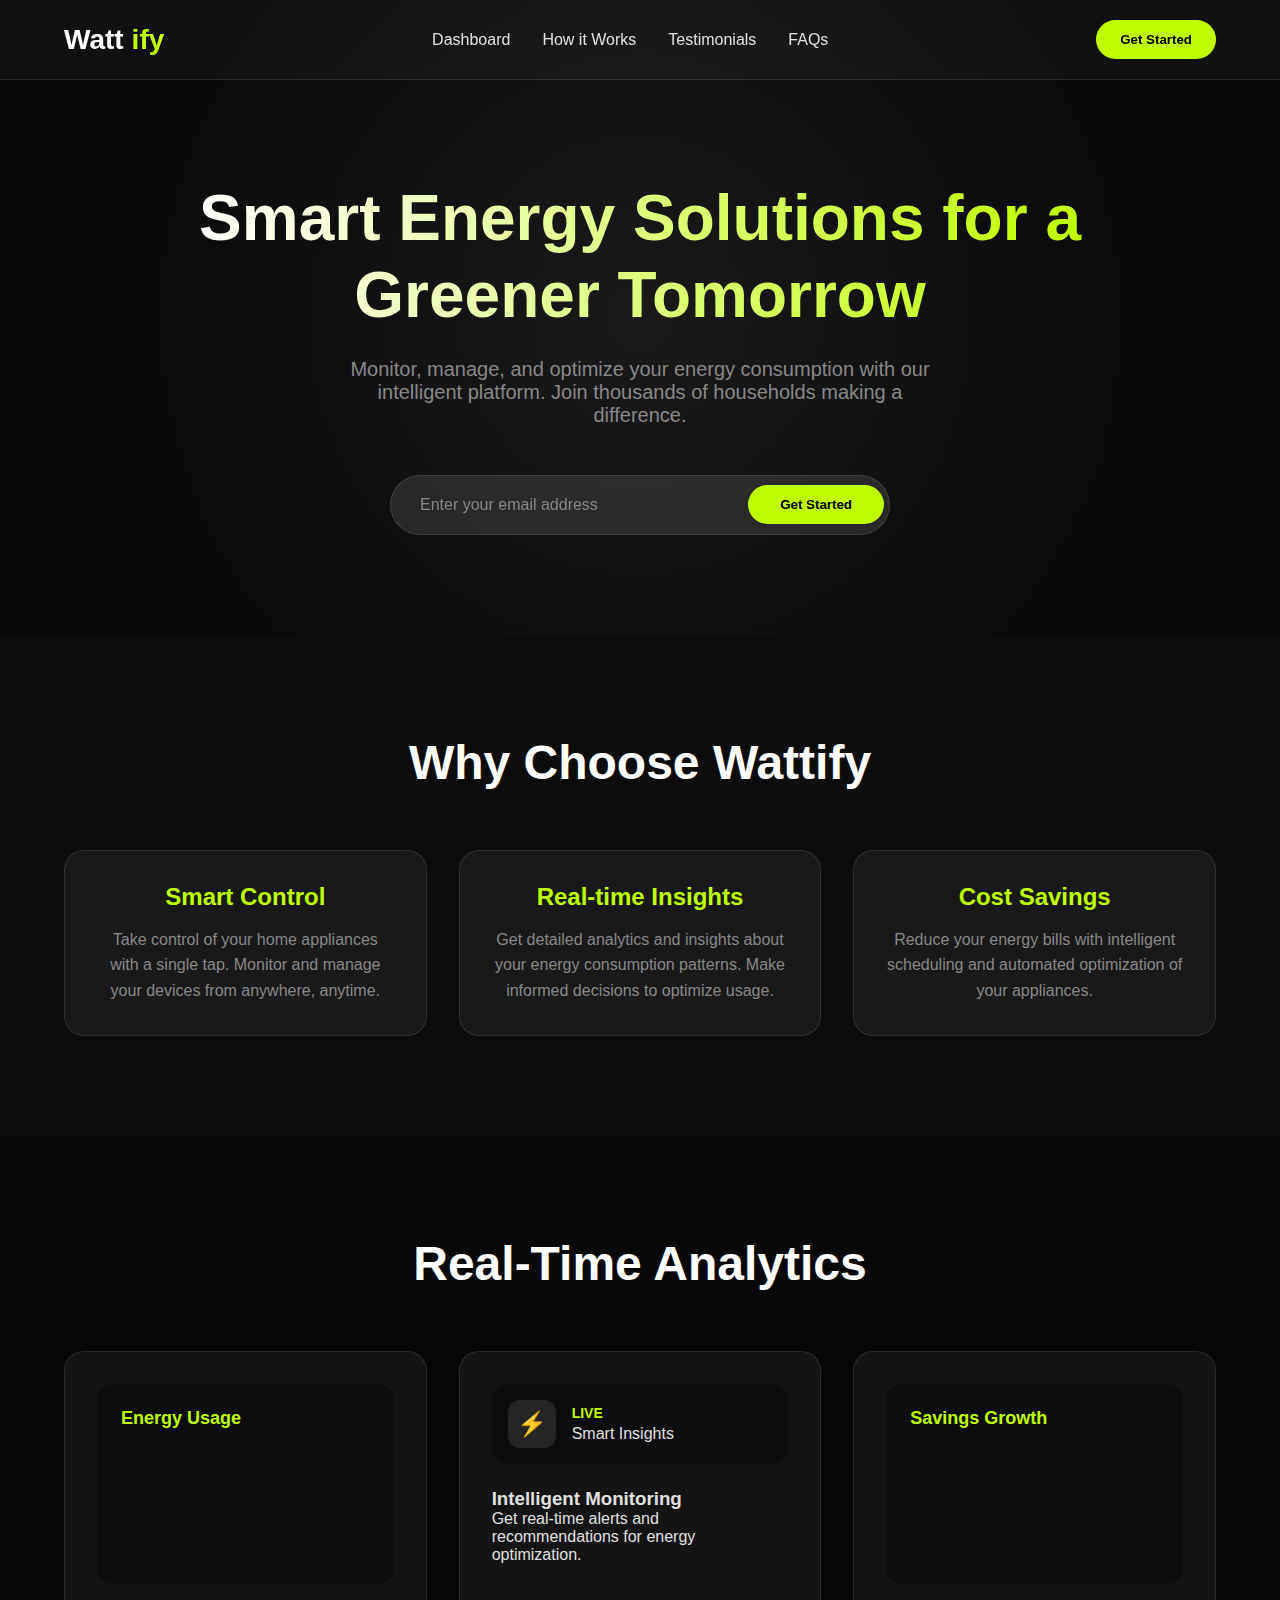
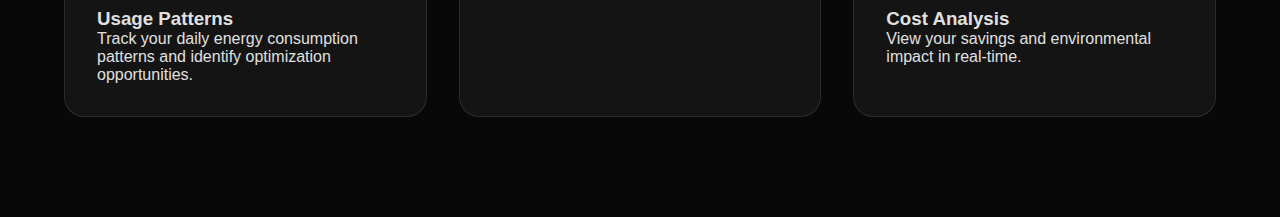
==== index.html @ 2c7a0d93 "Add files via upload" ====
<!DOCTYPE html>
<html lang="en">
<head>
    <meta charset="UTF-8">
    <meta name="viewport" content="width=device-width, initial-scale=1.0">
    <title>Wattify - Smart Energy Solutions</title>
    <style>
        * {
            margin: 0;
            padding: 0;
            box-sizing: border-box;
            font-family: 'Inter', Arial, sans-serif;
        }

        body {
            background-color: #0A0A0A;
            color: #e0e0e0;
            overflow-x: hidden;
        }

        /* Header Styles */
        header {
            background: rgba(255, 255, 255, 0.03);
            backdrop-filter: blur(10px);
            position: fixed;
            width: 100%;
            z-index: 1000;
            padding: 20px 0;
            border-bottom: 1px solid rgba(255, 255, 255, 0.1);
        }

        .header-content {
            width: 90%;
            max-width: 1200px;
            margin: 0 auto;
            display: flex;
            align-items: center;
            justify-content: space-between;
        }

        .logo {
            font-size: 28px;
            font-weight: 700;
            color: #fff;
            text-decoration: none;
            display: flex;
            align-items: center;
            gap: 8px;
        }

        .logo span {
            color: #BFFF00;
        }

        nav {
            display: flex;
            gap: 32px;
        }

        nav a {
            color: #e0e0e0;
            text-decoration: none;
            font-weight: 500;
            transition: color 0.3s;
            position: relative;
        }

        nav a::after {
            content: '';
            position: absolute;
            bottom: -5px;
            left: 0;
            width: 0;
            height: 2px;
            background: #BFFF00;
            transition: width 0.3s;
        }

        nav a:hover::after {
            width: 100%;
        }

        .notify-btn {
            background: #BFFF00;
            border: none;
            color: #000;
            padding: 12px 24px;
            border-radius: 50px;
            font-weight: 600;
            cursor: pointer;
            transition: transform 0.3s, box-shadow 0.3s;
        }

        .notify-btn:hover {
            transform: translateY(-2px);
            box-shadow: 0 5px 15px rgba(191, 255, 0, 0.3);
        }

        /* Hero Section */
        .hero {
            padding: 180px 0 100px;
            text-align: center;
            background: radial-gradient(circle at center, #1a1a1a 0%, #0A0A0A 70%);
            position: relative;
            overflow: hidden;
        }

        .hero::before {
            content: '';
            position: absolute;
            width: 100%;
            height: 100%;
            background: url('data:image/svg+xml,<svg width="20" height="20" viewBox="0 0 20 20" xmlns="http://www.w3.org/2000/svg"><rect width="1" height="1" fill="rgba(255,255,255,0.05)"/></svg>');
            opacity: 0.5;
            pointer-events: none;
        }

        .hero h1 {
            font-size: 64px;
            font-weight: 700;
            line-height: 1.2;
            margin-bottom: 24px;
            background: linear-gradient(to right, #fff, #BFFF00);
            -webkit-background-clip: text;
            -webkit-text-fill-color: transparent;
            max-width: 900px;
            margin: 0 auto 24px;
        }

        .hero p {
            font-size: 20px;
            color: #888;
            max-width: 600px;
            margin: 0 auto 48px;
        }

        .search-container {
            max-width: 500px;
            margin: 0 auto;
            position: relative;
        }

        .searchBox {
            display: flex;
            align-items: center;
            background: rgba(255, 255, 255, 0.1);
            border-radius: 50px;
            padding: 5px;
            backdrop-filter: blur(10px);
            border: 1px solid rgba(255, 255, 255, 0.1);
        }

        .searchInput {
            background: none;
            border: none;
            color: white;
            padding: 15px 24px;
            flex: 1;
            font-size: 16px;
        }

        .searchInput::placeholder {
            color: #888;
        }

        .searchButton {
            background-color: #BFFF00;
            border: none;
            color: #000;
            padding: 12px 32px;
            border-radius: 50px;
            cursor: pointer;
            font-weight: 600;
            transition: transform 0.3s;
        }

        .searchButton:hover {
            transform: translateY(-2px);
        }

        /* Features Section */
        .features {
            padding: 100px 0;
            background: #0d0d0d;
        }

        .section-title {
            text-align: center;
            font-size: 48px;
            margin-bottom: 60px;
            color: #fff;
        }

        .container {
            width: 90%;
            max-width: 1200px;
            margin: 0 auto;
            display: grid;
            grid-template-columns: repeat(auto-fit, minmax(300px, 1fr));
            gap: 32px;
        }

        .box {
            background: rgba(255, 255, 255, 0.05);
            border: 1px solid rgba(255, 255, 255, 0.1);
            border-radius: 20px;
            padding: 32px;
            text-align: center;
            transition: transform 0.3s, box-shadow 0.3s;
            position: relative;
            overflow: hidden;
        }

        .box::before {
            content: '';
            position: absolute;
            top: 0;
            left: 0;
            right: 0;
            height: 1px;
            background: linear-gradient(90deg, transparent, #BFFF00, transparent);
            transform: translateX(-100%);
            transition: transform 0.5s;
        }

        .box:hover::before {
            transform: translateX(100%);
        }

        .box:hover {
            transform: translateY(-10px);
            box-shadow: 0 20px 40px rgba(0, 0, 0, 0.3);
        }

        .box .title {
            font-size: 24px;
            font-weight: bold;
            margin-bottom: 16px;
            color: #BFFF00;
        }

        .box p {
            color: #888;
            line-height: 1.6;
            margin-top: 16px;
        }

        /* Analytics Section */
        .analytics {
            padding: 100px 0;
            background: #080808;
        }

        .analytics-container {
            width: 90%;
            max-width: 1200px;
            margin: 0 auto;
            display: grid;
            grid-template-columns: repeat(auto-fit, minmax(300px, 1fr));
            gap: 32px;
        }

        .analytics-card {
            background: rgba(255, 255, 255, 0.05);
            border: 1px solid rgba(255, 255, 255, 0.1);
            border-radius: 20px;
            padding: 32px;
            transition: transform 0.3s, box-shadow 0.3s;
        }

        .analytics-card:hover {
            transform: translateY(-10px);
            box-shadow: 0 20px 40px rgba(0, 0, 0, 0.3);
        }

        .growth-chart {
            background: rgba(0, 0, 0, 0.3);
            border-radius: 16px;
            padding: 24px;
            height: 200px;
            margin-bottom: 24px;
        }

        .chart-title {
            color: #BFFF00;
            font-size: 18px;
            font-weight: 600;
            margin-bottom: 16px;
        }

        .notification {
            background: rgba(0, 0, 0, 0.3);
            border-radius: 16px;
            padding: 16px;
            display: flex;
            align-items: center;
            gap: 16px;
            margin-bottom: 24px;
        }

        .bolt {
            background: rgba(255, 255, 255, 0.1);
            border-radius: 12px;
            width: 48px;
            height: 48px;
            display: flex;
            align-items: center;
            justify-content: center;
        }

        .bolt-icon {
            color: #BFFF00;
            font-size: 24px;
        }

        .notification-content .badge {
            color: #BFFF00;
            font-size: 14px;
            font-weight: 600;
            margin-bottom: 4px;
        }

        /* Footer */
        footer {
            background: #0d0d0d;
            padding: 80px 0 40px;
            border-top: 1px solid rgba(255, 255, 255, 0.1);
        }

        .footer-container {
            width: 90%;
            max-width: 1200px;
            margin: 0 auto;
            display: grid;
            grid-template-columns: 2fr 1fr 1fr;
            gap: 64px;
        }

        .footer-about h2 {
            color: #fff;
            font-size: 24px;
            margin-bottom: 24px;
        }

        .footer-about p {
            color: #888;
            line-height: 1.6;
            margin-bottom: 32px;
        }

        .footer-links h2 {
            color: #fff;
            font-size: 20px;
            margin-bottom: 24px;
        }

        .footer-links ul {
            list-style: none;
        }

        .footer-links a {
            color: #888;
            text-decoration: none;
            line-height: 2;
            transition: color 0.3s;
        }

        .footer-links a:hover {
            color: #BFFF00;
        }

        .social-icons {
            display: flex;
            gap: 16px;
            margin-top: 24px;
        }

        .social-icons a {
            width: 40px;
            height: 40px;
            border-radius: 50%;
            background: rgba(255, 255, 255, 0.1);
            display: flex;
            align-items: center;
            justify-content: center;
            transition: transform 0.3s, background 0.3s;
        }

        .social-icons a:hover {
            transform: translateY(-5px);
            background: #BFFF00;
        }

        .social-icons img {
            width: 20px;
            height: 20px;
        }

        /* Responsive Design */
        @media (max-width: 768px) {
            .hero h1 {
                font-size: 40px;
                padding: 0 20px;
            }

            .hero p {
                font-size: 18px;
                padding: 0 20px;
            }

            .footer-container {
                grid-template-columns: 1fr;
                text-align: center;
            }

            nav {
                display: none;
            }

            .social-icons {
                justify-content: center;
            }
        }
    </style>
</head>
<body>
    <header>
        <div class="header-content">
            <a href="#" class="logo">Watt<span>ify</span></a>
            <nav>
                <a href="dash.html">Dashboard</a>
                <a href="#">How it Works</a>
                <a href="#">Testimonials</a>
                <a href="faq.html">FAQs</a>
            </nav>
            <button class="notify-btn">Get Started</button>
        </div>
    </header>

    <section class="hero">
        <h1>Smart Energy Solutions for a Greener Tomorrow</h1>
        <p>Monitor, manage, and optimize your energy consumption with our intelligent platform. Join thousands of households making a difference.</p>
        <div class="search-container">
            <div class="searchBox">
                <input class="searchInput" type="email" placeholder="Enter your email address">
                <button class="searchButton">Get Started</button>
            </div>
        </div>
    </section>

    <section class="features">
        <h2 class="section-title">Why Choose Wattify</h2>
        <div class="container">
            <div class="box">
                <span class="title">Smart Control</span>
                <p>Take control of your home appliances with a single tap. Monitor and manage your devices from anywhere, anytime.</p>
            </div>
            <div class="box">
                <span class="title">Real-time Insights</span>
                <p>Get detailed analytics and insights about your energy consumption patterns. Make informed decisions to optimize usage.</p>
            </div>
            <div class="box">
                <span class="title">Cost Savings</span>
                <p>Reduce your energy bills with intelligent scheduling and automated optimization of your appliances.</p>
            </div>
        </div>
    </section>

    <section class="analytics">
        <h2 class="section-title">Real-Time Analytics</h2>
        <div class="analytics-container">
            <div class="analytics-card">
                <div class="growth-chart">
                    <div class="chart-title">Energy Usage</div>
                    <div class="bar-chart">
                        <!-- Chart content -->
                    </div>
                </div>
                <h3>Usage Patterns</h3>
                <p>Track your daily energy consumption patterns and identify optimization opportunities.</p>
            </div>
            <div class="analytics-card">
                <div class="notification">
                    <div class="bolt">
                        <div class="bolt-icon">⚡</div>
                    </div>
                    <div class="notification-content">
                        <div class="badge">LIVE</div>
                        <div class="title">Smart Insights</div>
                    </div>
                </div>
                <h3>Intelligent Monitoring</h3>
                <p>Get real-time alerts and recommendations for energy optimization.</p>
            </div>
            <div class="analytics-card">
                <div class="growth-chart">
                    <div class="chart-title">Savings Growth</div>
                    <!-- Chart content -->
                </div>
                <h3>Cost Analysis</h3>
                <p>View your savings and environmental impact in real-time.</p>
            </div>
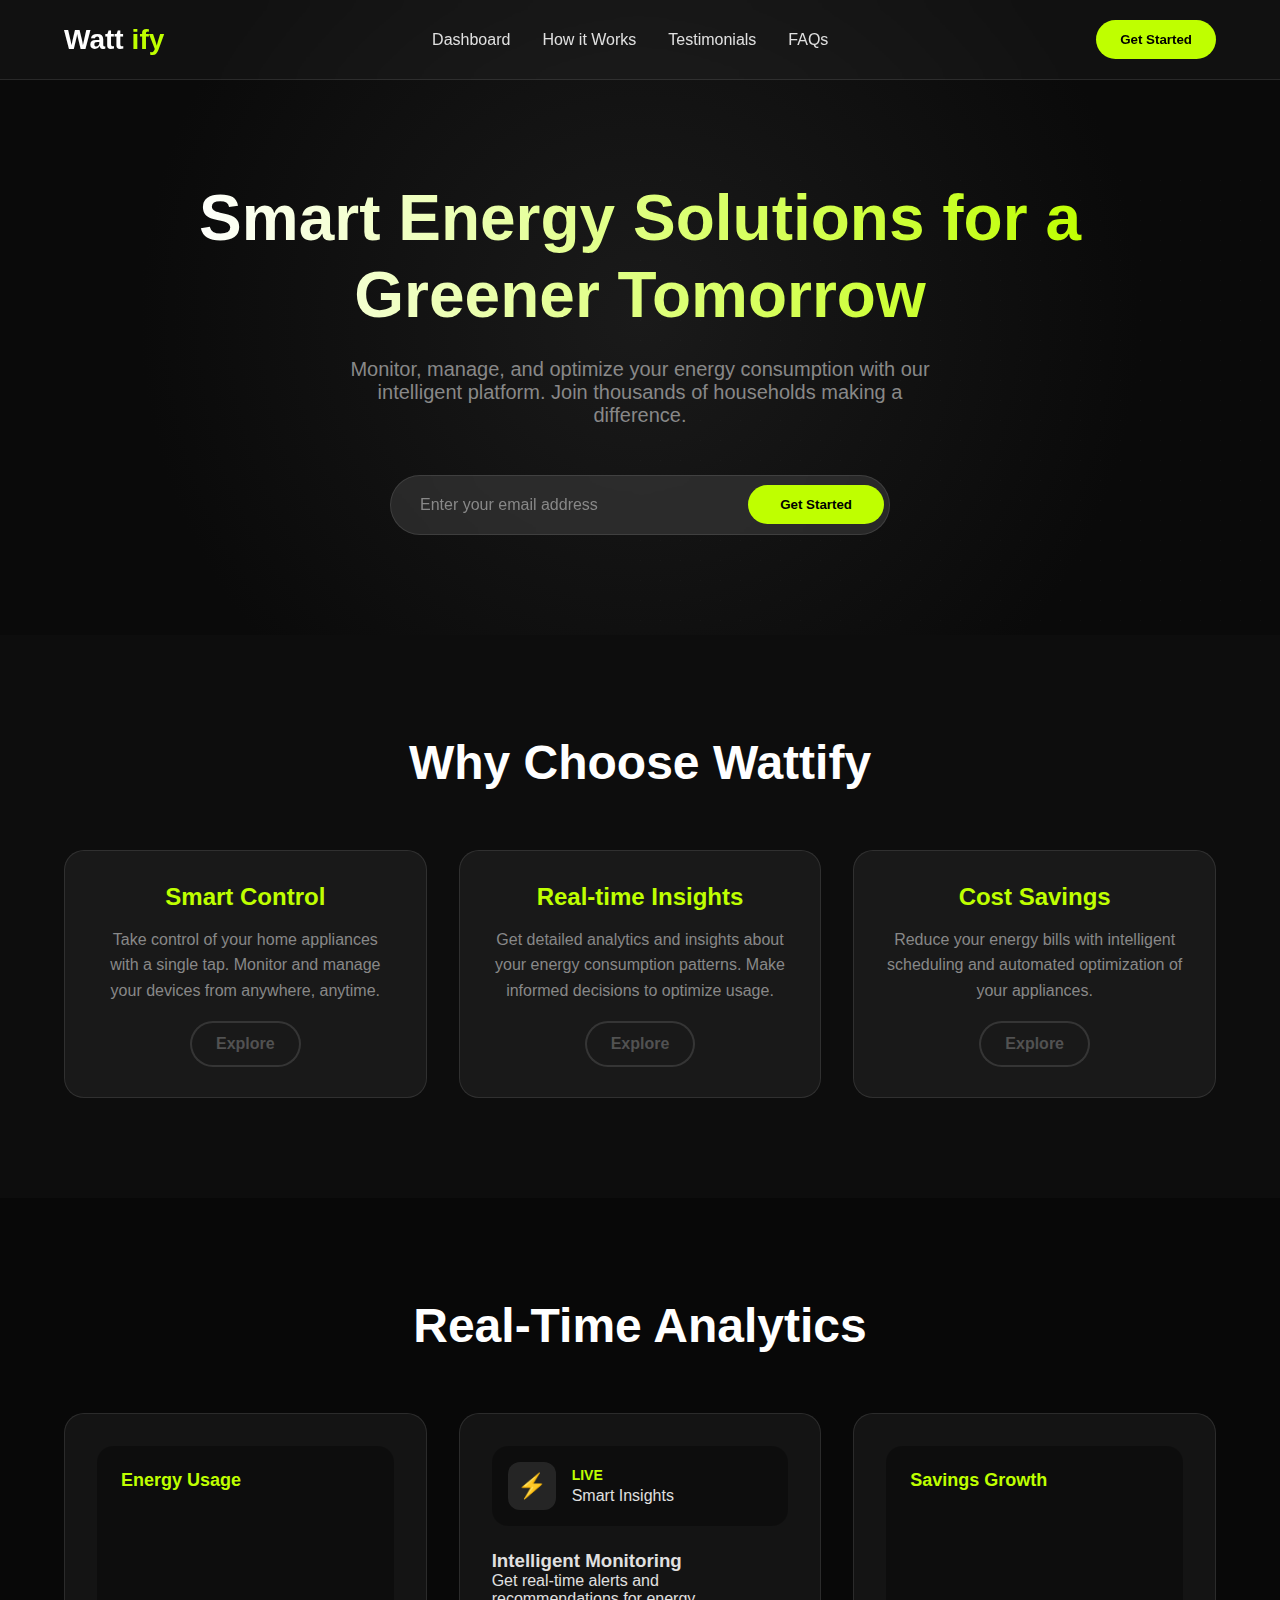
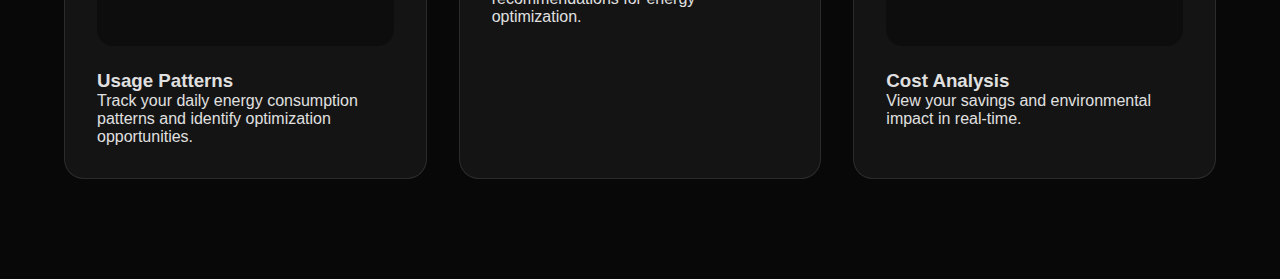
==== commit cab39c13: "Add files via upload" ====
--- a/index.html
+++ b/index.html
@@ -421,6 +421,58 @@
                 justify-content: center;
             }
         }
+.animated-button {
+  position: relative;
+  display: inline-block;
+  padding: 12px 24px;
+  border: none;
+  font-size: 16px;
+  background-color: inherit;
+  border-radius: 100px;
+  font-weight: 600;
+  color: #ffffff40;
+  box-shadow: 0 0 0 2px #ffffff20;
+  cursor: pointer;
+  overflow: hidden;
+  transition: all 0.6s cubic-bezier(0.23, 1, 0.320, 1);
+  margin-top: 20px;
+}
+
+.animated-button span:last-child {
+  position: absolute;
+  top: 50%;
+  left: 50%;
+  transform: translate(-50%, -50%);
+  width: 20px;
+  height: 20px;
+  background-color: #BFFF00;
+  border-radius: 50%;
+  opacity: 0;
+  transition: all 0.8s cubic-bezier(0.23, 1, 0.320, 1);
+}
+
+.animated-button span:first-child {
+  position: relative;
+  z-index: 1;
+}
+
+.animated-button:hover {
+  box-shadow: 0 0 0 5px #BFFF00;
+  color: #ffffff;
+}
+
+.animated-button:active {
+  scale: 0.95;
+}
+
+.animated-button:hover span:last-child {
+  width: 150px;
+  height: 150px;
+  opacity: 1;
+}
+
+
+
     </style>
 </head>
 <body>
@@ -454,14 +506,28 @@
             <div class="box">
                 <span class="title">Smart Control</span>
                 <p>Take control of your home appliances with a single tap. Monitor and manage your devices from anywhere, anytime.</p>
+<a href="smart.html"><button class="animated-button">
+  <span>Explore</span>
+  <span></span>
+</button></a>
+
             </div>
             <div class="box">
                 <span class="title">Real-time Insights</span>
                 <p>Get detailed analytics and insights about your energy consumption patterns. Make informed decisions to optimize usage.</p>
+                <a href="dash.html"><button class="animated-button">
+                    <span>Explore</span>
+                    <span></span>
+                  </button></a>
+                  
             </div>
             <div class="box">
                 <span class="title">Cost Savings</span>
                 <p>Reduce your energy bills with intelligent scheduling and automated optimization of your appliances.</p>
+                <a href="chat.html"><button class="animated-button">
+                    <span>Explore</span>
+                    <span></span>
+                  </button></a>
             </div>
         </div>
     </section>
